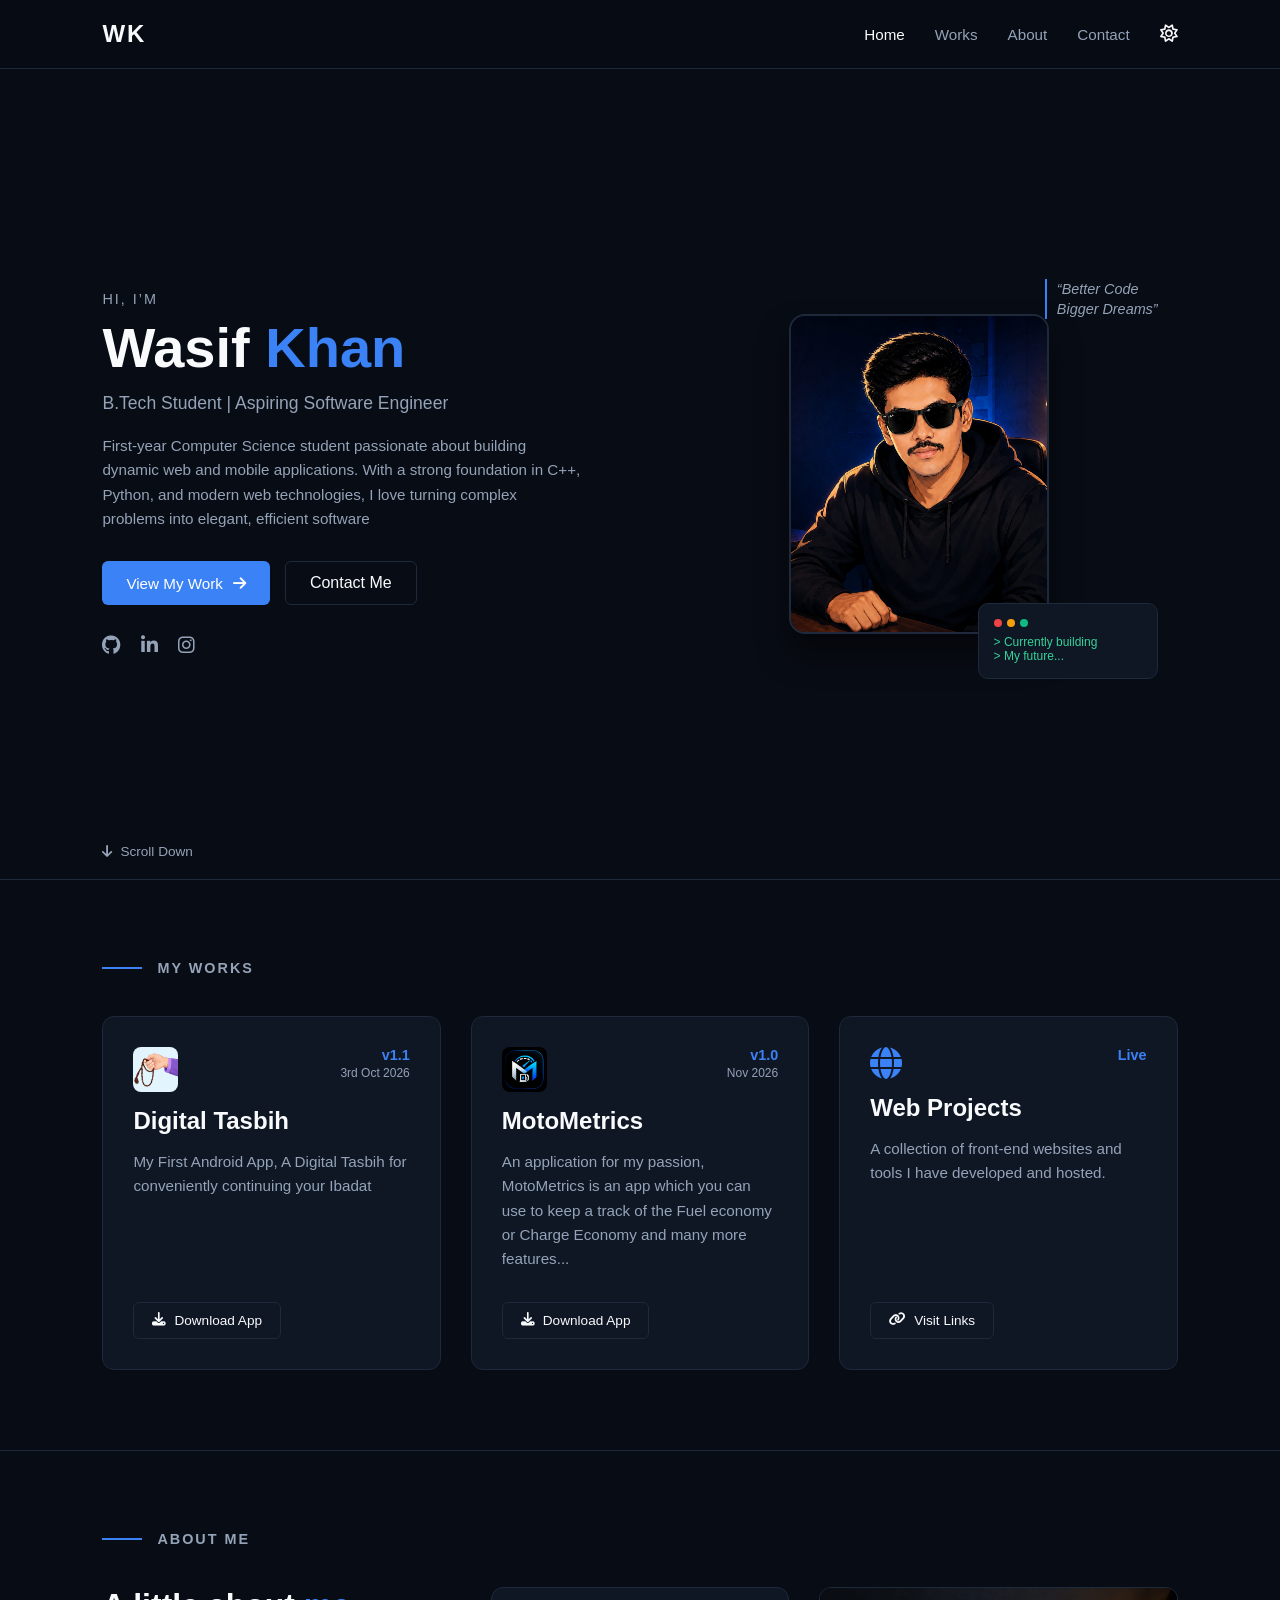
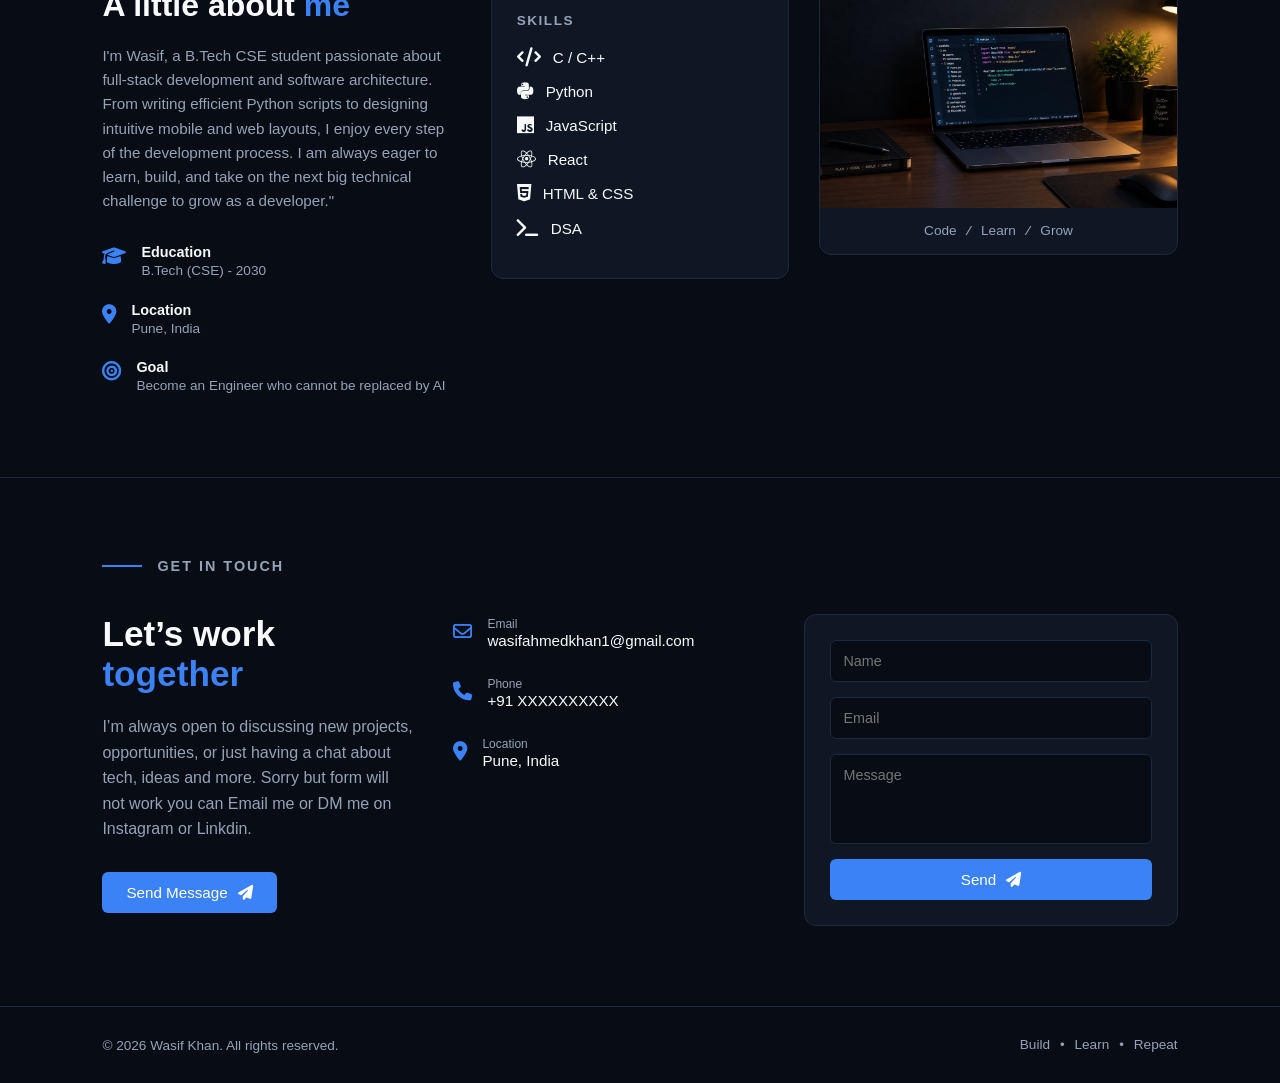
==== index.html @ 57336911 "Initial commit" ====
<!DOCTYPE html>
<html lang="en">
<head>
    <meta charset="UTF-8">
    <meta name="viewport" content="width=device-width, initial-scale=1.0">
    <title>WK Portfolio</title>
    <link rel="stylesheet" href="style.css">
    <link rel="stylesheet" href="https://cdnjs.cloudflare.com/ajax/libs/font-awesome/6.4.0/css/all.min.css">
</head>
<body>

    <header>
        <div class="logo">WK</div>
        <nav>
            <a href="#home" class="active">Home</a>
            <a href="#works">Works</a>
            <a href="#about">About</a>
            <a href="#contact">Contact</a>
            <button id="theme-toggle"><i class="fa-regular fa-sun"></i></button>
        </nav>
    </header>
    <section id="home" class="hero-section">
        <div class="hero-content">
            <p class="greeting">HI, I’M</p>
            <h1>Wasif <span class="highlight">Khan</span></h1>
            <p class="subtitle">B.Tech Student | Aspiring Software Engineer</p>
            <p class="description">
                First-year Computer Science student passionate about building dynamic web and mobile applications. With a strong foundation in C++, Python, and modern web technologies, I love turning complex problems into elegant, efficient software
            </p>
            <div class="hero-buttons">
                <a href="#works" class="btn-primary">View My Work <i class="fa-solid fa-arrow-right"></i></a>
                <a href="#contact" class="btn-secondary">Contact Me</a>
            </div>

            <div class="social-icons">
            <!-- GitHub -->
            <a href="https://github.com/YOUR-USERNAME" target="_blank"><i class="fa-brands fa-github"></i></a>
            <!-- LinkedIn -->
            <a href="https://www.linkedin.com/in/wasif-ahmed-khan-42736443b?utm_source=share_via&utm_content=profile&utm_medium=member_android" target="_blank"><i class="fa-brands fa-linkedin-in"></i></a>
            <!-- Instagram -->
            <a href="https://www.instagram.com/wasif.khan2007?obrf=cGVhc2Q5YnM0ajBz" target="_blank"><i class="fa-brands fa-instagram"></i></a>
    
        </div>
        </div>

        <div class="hero-visual">
            <div class="profile-card">
                <img src="wasif_FP.png" alt="Wasif Khan">
            </div>
            <div class="quote-box">
                <p>“Better Code<br>Bigger Dreams”</p>
            </div>
            <div class="terminal-box">
                <div class="terminal-dots">
                    <span class="dot red"></span>
                    <span class="dot yellow"></span>
                    <span class="dot green"></span>
                </div>
                <p>> Currently building</p>
                <p>> My future...</p>
            </div>
        </div>

        <div class="scroll-down">
            <a href="#works"><i class="fa-solid fa-arrow-down"></i> Scroll Down</a>
        </div>
    </section>


    <section id="works" class="works-section">
        <div class="works-header">
            <span class="line"></span>
            <h2>MY WORKS</h2>
        </div>
        <!-- work section -->

         <div class="works-grid">
            <!-- Project 1: Digital Tasbih -->
            <div class="work-card">
                
                <div class="card-header">
                    <img src="Digi_Tasbih_logo.png" alt="Digital Tasbih Logo" class="custom-work-logo">
                    <div class="app-meta">
                        <span class="version">v1.1</span>
                        <span class="date">3rd Oct 2026</span>
                    </div>
                </div>
                
                <h3>Digital Tasbih</h3>
                <p>My First Android App, A Digital Tasbih for conveniently continuing your Ibadat</p>
                <a href="Digi Tasbih.apk" download="Digital_Tasbih.apk" class="btn-secondary btn-small"><i class="fa-solid fa-download"></i> Download App</a>
            </div>

            <!-- Project 2: MotoMetrics -->
            <div class="work-card">
                
                <div class="card-header">
                    <img src="MotoMetrics_logo.png" alt="MotoMetrics Logo" class="custom-work-logo">
                    <div class="app-meta">
                        <span class="version">v1.0</span>
                        <span class="date">Nov 2026</span>
                    </div>
                </div>

                <h3>MotoMetrics</h3>
                <p>An application for my passion, MotoMetrics is an app which you can use to keep a track of the Fuel economy or Charge Economy and many more features...</p>
                <a href="MotoMetrics.apk" download="MotoMetrics.apk" class="btn-secondary btn-small"><i class="fa-solid fa-download"></i> Download App</a>
            </div>
            
            <!-- Project 3: Web Projects -->
            <div class="work-card">
                <div class="card-header">
                    <i class="fa-solid fa-globe work-icon"></i>
                    <div class="app-meta">
                        <span class="version">Live</span>
                    </div>
                </div>
                <h3>Web Projects</h3>
                <p>A collection of front-end websites and tools I have developed and hosted.</p>
                <a href="projects.html" class="btn-secondary btn-small"><i class="fa-solid fa-link"></i> Visit Links</a>
            </div>
        </div>
        </div>
    </section>

    <!-- ABOUT SECTION -->
    <section id="about" class="about-section">
        <div class="about-header">
            <span class="line"></span>
            <h2>ABOUT ME</h2>
        </div>
        
        <div class="about-grid">
            <div class="about-text">
                <h3>A little about <span class="highlight">me</span></h3>
                <p>
                    I'm Wasif, a B.Tech CSE student passionate about full-stack development and software architecture. From writing efficient Python scripts to designing intuitive mobile and web layouts, I enjoy every step of the development process. I am always eager to learn, build, and take on the next big technical challenge to grow as a developer."

                <div class="about-info-list">
                    <div class="info-item">
                        <i class="fa-solid fa-graduation-cap"></i>
                        <div>
                            <strong>Education</strong>
                            <p>B.Tech (CSE) - 2030</p>
                        </div>
                    </div>
                    <div class="info-item">
                        <i class="fa-solid fa-location-dot"></i>
                        <div>
                            <strong>Location</strong>
                            <!-- CHANGE THIS: Update to your specific city if you want -->
                            <p>Pune, India</p>
                        </div>
                    </div>
                    <div class="info-item">
                        <i class="fa-solid fa-bullseye"></i>
                        <div>
                            <strong>Goal</strong>
                            <p>Become an Engineer who cannot be replaced by AI</p>
                        </div>
                    </div>
                </div>
            </div>

            <div class="skills-container">
                <h4>SKILLS</h4>
                <div class="skill-item"><i class="fa-solid fa-code skill-icon c-badge"></i> <span>C / C++</span></div>
                <div class="skill-item"><i class="fa-brands fa-python skill-icon py-badge"></i> <span>Python</span></div>
                <div class="skill-item"><i class="fa-brands fa-js skill-icon js-badge"></i> <span>JavaScript</span></div>
                <div class="skill-item"><i class="fa-brands fa-react skill-icon react-badge"></i> <span>React</span></div>
                <div class="skill-item"><i class="fa-brands fa-html5 skill-icon html-badge"></i> <span>HTML & CSS</span></div>
                <div class="skill-item"><i class="fa-solid fa-terminal skill-icon dsa-badge"></i> <span>DSA</span></div>
            </div>

            <div class="about-image-card">
                <!-- CHANGE THIS: Replace this link with a photo of your workspace or college if you want -->
                <img src="BG_Laptop.png" alt="Workspace">
                <div class="image-footer-tags">
                    <span>Code</span> / <span>Learn</span> / <span>Grow</span>
                </div>
            </div>
        </div>
    </section>

    <!-- CONTACT SECTION -->
    <section id="contact" class="contact-section">
        <div class="contact-header">
            <span class="line"></span>
            <h2>GET IN TOUCH</h2>
        </div>

        <div class="contact-grid">
            <div class="contact-info">
                <h3>Let’s work <span class="highlight">together</span></h3>
                <p>
                    I’m always open to discussing new projects, opportunities, or just having a chat about tech, ideas and more. Sorry but form will not work you can Email me or DM me on Instagram or Linkdin.
                </p>
                <a href="#contact-form" class="btn-primary">Send Message <i class="fa-solid fa-paper-plane"></i></a>
            </div>

            <div class="contact-details">
                <div class="detail-row">
                    <i class="fa-regular fa-envelope"></i>
                    <div>
                        <small>Email</small>
                        <!-- CHANGE THIS: Put your real email here -->
                        <p>wasifahmedkhan1@gmail.com</p>
                    </div>
                </div>
                <div class="detail-row">
                    <i class="fa-solid fa-phone"></i>
                    <div>
                        <small>Phone</small>
                        <!-- CHANGE THIS: Put your real phone number here -->
                        <p>+91 XXXXXXXXXX</p>
                    </div>
                </div>
                <div class="detail-row">
                    <i class="fa-solid fa-location-dot"></i>
                    <div>
                        <small>Location</small>
                        <!-- CHANGE THIS: Put your location here -->
                        <p>Pune, India</p>
                    </div>
                </div>
            </div>

            <div class="contact-form-card" id="contact-form">
                <form id="form">
                    <input type="text" placeholder="Name" required>
                    <input type="email" placeholder="Email" required>
                    <textarea placeholder="Message" rows="4" required></textarea>
                    <button type="submit" class="btn-primary full-width">Send <i class="fa-solid fa-paper-plane"></i></button>
                </form>
            </div>
        </div>
    </section>

    <!-- FOOTER -->
    <footer>
        <p>&copy; 2026 Wasif Khan. All rights reserved.</p>
        <div class="footer-links">
            <span>Build</span> &bull; <span>Learn</span> &bull; <span>Repeat</span>
        </div>
    </footer>

    <script src="script.js"></script>
</body>
</html>
---- style.css ----
/* RESET & BASE STYLES */
* {
    margin: 0;
    padding: 0;
    box-sizing: border-box;
    font-family: 'Segoe UI', Tahoma, Geneva, Verdana, sans-serif;
    scroll-behavior: smooth;
}

:root {
    --bg-color: #080c14;
    --card-bg: #0f1624;
    --border-color: #1e293b;
    --text-main: #f8fafc;
    --text-muted: #94a3b8;
    --accent-blue: #3b82f6;
    --accent-blue-hover: #2563eb;
}

body {
    background-color: var(--bg-color);
    color: var(--text-main);
    overflow-x: hidden;
}

/* HEADER */
header {
    display: flex;
    justify-content: space-between;
    align-items: center;
    padding: 20px 8%;
    border-bottom: 1px solid var(--border-color);
    position: sticky;
    top: 0;
    background: rgba(8, 12, 20, 0.9);
    backdrop-filter: blur(10px);
    z-index: 1000;
}

.logo {
    font-size: 1.5rem;
    font-weight: bold;
    letter-spacing: 2px;
}

nav {
    display: flex;
    align-items: center;
    gap: 30px;
}

nav a {
    color: var(--text-muted);
    text-decoration: none;
    font-size: 0.95rem;
    transition: color 0.3s;
}

nav a:hover, nav a.active {
    color: var(--text-main);
}

#theme-toggle {
    background: none;
    border: none;
    color: var(--text-main);
    cursor: pointer;
    font-size: 1.1rem;
}

/* HERO SECTION */
.hero-section {
    min-height: 90vh;
    padding: 60px 8%;
    display: grid;
    grid-template-columns: 1.2fr 1.2fr;
    position: relative;
    align-items: center;
    gap: 40px;
}

.greeting {
    color: var(--text-muted);
    font-size: 0.9rem;
    letter-spacing: 2px;
    margin-bottom: 10px;
}

h1 {
    font-size: 3.5rem;
    font-weight: 800;
    line-height: 1.1;
    margin-bottom: 15px;
}

.highlight {
    color: var(--accent-blue);
}

.subtitle {
    font-size: 1.1rem;
    color: var(--text-muted);
    margin-bottom: 20px;
}

.description {
    color: var(--text-muted);
    font-size: 0.95rem;
    line-height: 1.6;
    margin-bottom: 30px;
    max-width: 480px;
}

.hero-buttons {
    display: flex;
    gap: 15px;
    margin-bottom: 30px;
}

.btn-primary {
    background-color: var(--accent-blue);
    color: white;
    padding: 12px 24px;
    border-radius: 6px;
    text-decoration: none;
    font-weight: 500;
    display: inline-flex;
    align-items: center;
    gap: 10px;
    transition: background 0.3s;
    border: none;
    cursor: pointer;
    font-size: 0.95rem;
}

.btn-primary:hover {
    background-color: var(--accent-blue-hover);
}

.btn-secondary {
    background: transparent;
    color: var(--text-main);
    padding: 12px 24px;
    border-radius: 6px;
    border: 1px solid var(--border-color);
    text-decoration: none;
    font-weight: 500;
    transition: border-color 0.3s;
}

.btn-secondary:hover {
    border-color: var(--text-muted);
}

.social-icons {
    display: flex;
    gap: 20px;
}

.social-icons a {
    color: var(--text-muted);
    font-size: 1.2rem;
    transition: color 0.3s;
}

.social-icons a:hover {
    color: var(--accent-blue);
}

/* HERO VISUAL (RIGHT SIDE) */
.hero-visual {
    position: relative;
    display: flex;
    justify-content: center;
    align-items: center;
    height: 450px;
}

.profile-card {
    width: 260px;
    height: 320px;
    border-radius: 16px;
    overflow: hidden;
    border: 2px solid var(--border-color);
    background: var(--card-bg);
    box-shadow: 0 20px 30px rgba(0,0,0,0.5);
    z-index: 2;
}

.profile-card img {
    width: 100%;
    height: 100%;
    object-fit: cover;
    object-position: top center;
}

.quote-box {
    position: absolute;
    top: 30px;
    right: 20px;
    font-size: 0.9rem;
    font-style: italic;
    color: var(--text-muted);
    line-height: 1.4;
    border-left: 2px solid var(--accent-blue);
    padding-left: 10px;
}

.terminal-box {
    position: absolute;
    bottom: 20px;
    right: 20px;
    background: var(--card-bg);
    border: 1px solid var(--border-color);
    padding: 15px;
    border-radius: 10px;
    width: 180px;
    font-family: monospace;
    font-size: 0.75rem;
    color: #34d399;
    z-index: 3;
}

.terminal-dots {
    display: flex;
    gap: 5px;
    margin-bottom: 8px;
}

.dot {
    width: 8px;
    height: 8px;
    border-radius: 50%;
}

.dot.red { background: #ef4444; }
.dot.yellow { background: #f59e0b; }
.dot.green { background: #10b981; }

.scroll-down {
    position: absolute;
    bottom: 20px;
    left: 8%;
}

.scroll-down a {
    color: var(--text-muted);
    text-decoration: none;
    font-size: 0.85rem;
    display: flex;
    align-items: center;
    gap: 8px;
}

/* WORKS SECTION */
.works-section {
    padding: 80px 8%;
    border-top: 1px solid var(--border-color);
}

.works-header {
    display: flex;
    align-items: center;
    gap: 15px;
    margin-bottom: 40px;
}

.works-header h2 {
    font-size: 0.9rem;
    letter-spacing: 2px;
    color: var(--text-muted);
}

.works-grid {
    display: grid;
    grid-template-columns: repeat(auto-fit, minmax(300px, 1fr));
    gap: 30px;
}

.work-card {
    background: var(--card-bg);
    border: 1px solid var(--border-color);
    border-radius: 12px;
    padding: 30px;
    display: flex;
    flex-direction: column;
    gap: 15px;
    transition: transform 0.3s ease, border-color 0.3s ease;
}

.work-card:hover {
    transform: translateY(-5px);
    border-color: var(--accent-blue);
}

/* Card Header Row (Logo + Version) */
.card-header {
    display: flex;
    justify-content: space-between;
    align-items: flex-start;
    width: 100%;
}

/* Remove bottom margin from logo since the gap handles it */
.card-header .custom-work-logo, 
.card-header .work-icon {
    margin-bottom: 0; 
}

/* Top-Right Version and Date */
.app-meta {
    text-align: right;
    font-family: monospace;
}

.app-meta .version {
    display: block;
    color: var(--accent-blue);
    font-weight: bold;
    font-size: 0.9rem;
    margin-bottom: 3px;
}

.app-meta .date {
    display: block;
    color: var(--text-muted);
    font-size: 0.75rem;
}

.work-icon {
    font-size: 2rem;
    color: var(--accent-blue);
}

/* CUSTOM LOGO CLASS FOR APPS */
.custom-work-logo {
    width: 45px;
    height: 45px;         
    object-fit: contain;  
    border-radius: 8px;   
}

.work-card h3 {
    font-size: 1.5rem;
    color: var(--text-main);
}

.work-card p {
    color: var(--text-muted);
    font-size: 0.95rem;
    line-height: 1.6;
    flex-grow: 1;
    margin-bottom: 15px;
}

.btn-small {
    padding: 10px 18px;
    font-size: 0.85rem;
    align-self: flex-start;
    display: inline-flex;
    align-items: center;
    gap: 8px;
}

/* ABOUT SECTION */
.about-section {
    padding: 80px 8%;
    border-top: 1px solid var(--border-color);
}

.about-header, .contact-header {
    display: flex;
    align-items: center;
    gap: 15px;
    margin-bottom: 40px;
}

.line {
    width: 40px;
    height: 2px;
    background-color: var(--accent-blue);
}

.about-header h2, .contact-header h2 {
    font-size: 0.9rem;
    letter-spacing: 2px;
    color: var(--text-muted);
}

.about-grid {
    display: grid;
    grid-template-columns: 1.2fr 1fr 1.2fr;
    gap: 30px;
    align-items: start;
}

.about-text h3 {
    font-size: 2rem;
    margin-bottom: 20px;
}

.about-text p {
    color: var(--text-muted);
    font-size: 0.95rem;
    line-height: 1.6;
    margin-bottom: 30px;
}

.about-info-list {
    display: flex;
    flex-direction: column;
    gap: 20px;
}

.info-item {
    display: flex;
    gap: 15px;
    align-items: flex-start;
}

.info-item i {
    color: var(--accent-blue);
    font-size: 1.2rem;
    margin-top: 3px;
}

.info-item strong {
    font-size: 0.9rem;
    display: block;
}

.info-item p {
    margin: 0;
    font-size: 0.85rem;
}

/* SKILLS BOX */
.skills-container {
    background: var(--card-bg);
    border: 1px solid var(--border-color);
    border-radius: 12px;
    padding: 25px;
}

.skills-container h4 {
    font-size: 0.85rem;
    letter-spacing: 1.5px;
    color: var(--text-muted);
    margin-bottom: 20px;
}

.skill-item {
    display: flex;
    align-items: center;
    gap: 12px;
    margin-bottom: 15px;
    font-size: 0.95rem;
}

.skill-icon {
    font-size: 1.2rem;
}

.about-image-card {
    background: var(--card-bg);
    border: 1px solid var(--border-color);
    border-radius: 12px;
    overflow: hidden;
    display: flex;
    flex-direction: column;
}

.about-image-card img {
    width: 100%;
    height: 220px;
    object-fit: cover;
}

.image-footer-tags {
    padding: 15px;
    font-family: monospace;
    font-size: 0.85rem;
    color: var(--text-muted);
    text-align: center;
}

/* CONTACT SECTION */
.contact-section {
    padding: 80px 8%;
    border-top: 1px solid var(--border-color);
}

.contact-grid {
    display: grid;
    grid-template-columns: 1fr 1fr 1.2fr;
    gap: 40px;
    align-items: start;
}

.contact-info h3 {
    font-size: 2.2rem;
    margin-bottom: 20px;
}

.contact-info p {
    color: var(--text-muted);
    line-height: 1.6;
    margin-bottom: 30px;
}

.contact-details {
    display: flex;
    flex-direction: column;
    gap: 25px;
}

.detail-row {
    display: flex;
    gap: 15px;
    align-items: center;
}

.detail-row i {
    font-size: 1.2rem;
    color: var(--accent-blue);
}

.detail-row small {
    color: var(--text-muted);
    font-size: 0.75rem;
}

.detail-row p {
    font-size: 0.95rem;
    margin: 0;
}

.contact-form-card {
    background: var(--card-bg);
    border: 1px solid var(--border-color);
    border-radius: 12px;
    padding: 25px;
}

.contact-form-card form {
    display: flex;
    flex-direction: column;
    gap: 15px;
}

.contact-form-card input, 
.contact-form-card textarea {
    background: var(--bg-color);
    border: 1px solid var(--border-color);
    padding: 12px;
    border-radius: 6px;
    color: var(--text-main);
    font-size: 0.9rem;
    outline: none;
    resize: none;
}

.contact-form-card input:focus, 
.contact-form-card textarea:focus {
    border-color: var(--accent-blue);
}

.full-width {
    width: 100%;
    justify-content: center;
}

/* FOOTER */
footer {
    display: flex;
    justify-content: space-between;
    align-items: center;
    padding: 30px 8%;
    border-top: 1px solid var(--border-color);
    color: var(--text-muted);
    font-size: 0.85rem;
}

.footer-links {
    font-family: monospace;
}

/* =========================================
   RESPONSIVE DESIGN (All Screen Sizes)
   ========================================= */

/* 1. EXTRA LARGE SCREENS / TVs (Min-width: 1600px) */
@media (min-width: 1600px) {
    header, .hero-section, .works-section, .about-section, .contact-section, footer {
        padding-left: 18%;
        padding-right: 18%;
    }
}

/* 2. TABLETS & SMALL LAPTOPS (Max-width: 1024px) */
@media (max-width: 1024px) {
    .hero-section {
        grid-template-columns: 1fr;
        text-align: center;
        gap: 60px;
    }
    
    .hero-content {
        display: flex;
        flex-direction: column;
        align-items: center;
    }

    .description {
        margin-left: auto;
        margin-right: auto;
    }

    .hero-buttons {
        justify-content: center;
    }

    .about-grid, .contact-grid {
        grid-template-columns: 1fr;
        gap: 50px;
    }

    .terminal-box {
        bottom: 0;
        right: 0;
    }
}

/* 3. MOBILE PHONES (Max-width: 768px) */
@media (max-width: 768px) {
    header {
        flex-direction: column;
        gap: 15px;
        padding: 15px 5%;
    }

    nav {
        flex-wrap: wrap;
        justify-content: center;
        gap: 15px;
    }

    .hero-section, .works-section, .about-section, .contact-section {
        padding: 60px 5%;
    }

    h1 {
        font-size: 2.5rem;
    }

    .hero-visual {
        height: 350px;
    }

    .profile-card {
        width: 220px;
        height: 280px;
    }

    .quote-box {
        top: -15px;
        right: 0px;
        background: var(--card-bg);
        padding: 8px 12px;
        border-radius: 8px;
        border: 1px solid var(--border-color);
        border-left: 2px solid var(--accent-blue);
    }

    .terminal-box {
        display: none; 
    }

    .scroll-down {
        display: none; 
    }

    .hero-buttons {
        flex-direction: column;
        width: 100%;
        max-width: 300px;
    }

    .btn-primary, .btn-secondary {
        width: 100%;
        justify-content: center;
    }
}
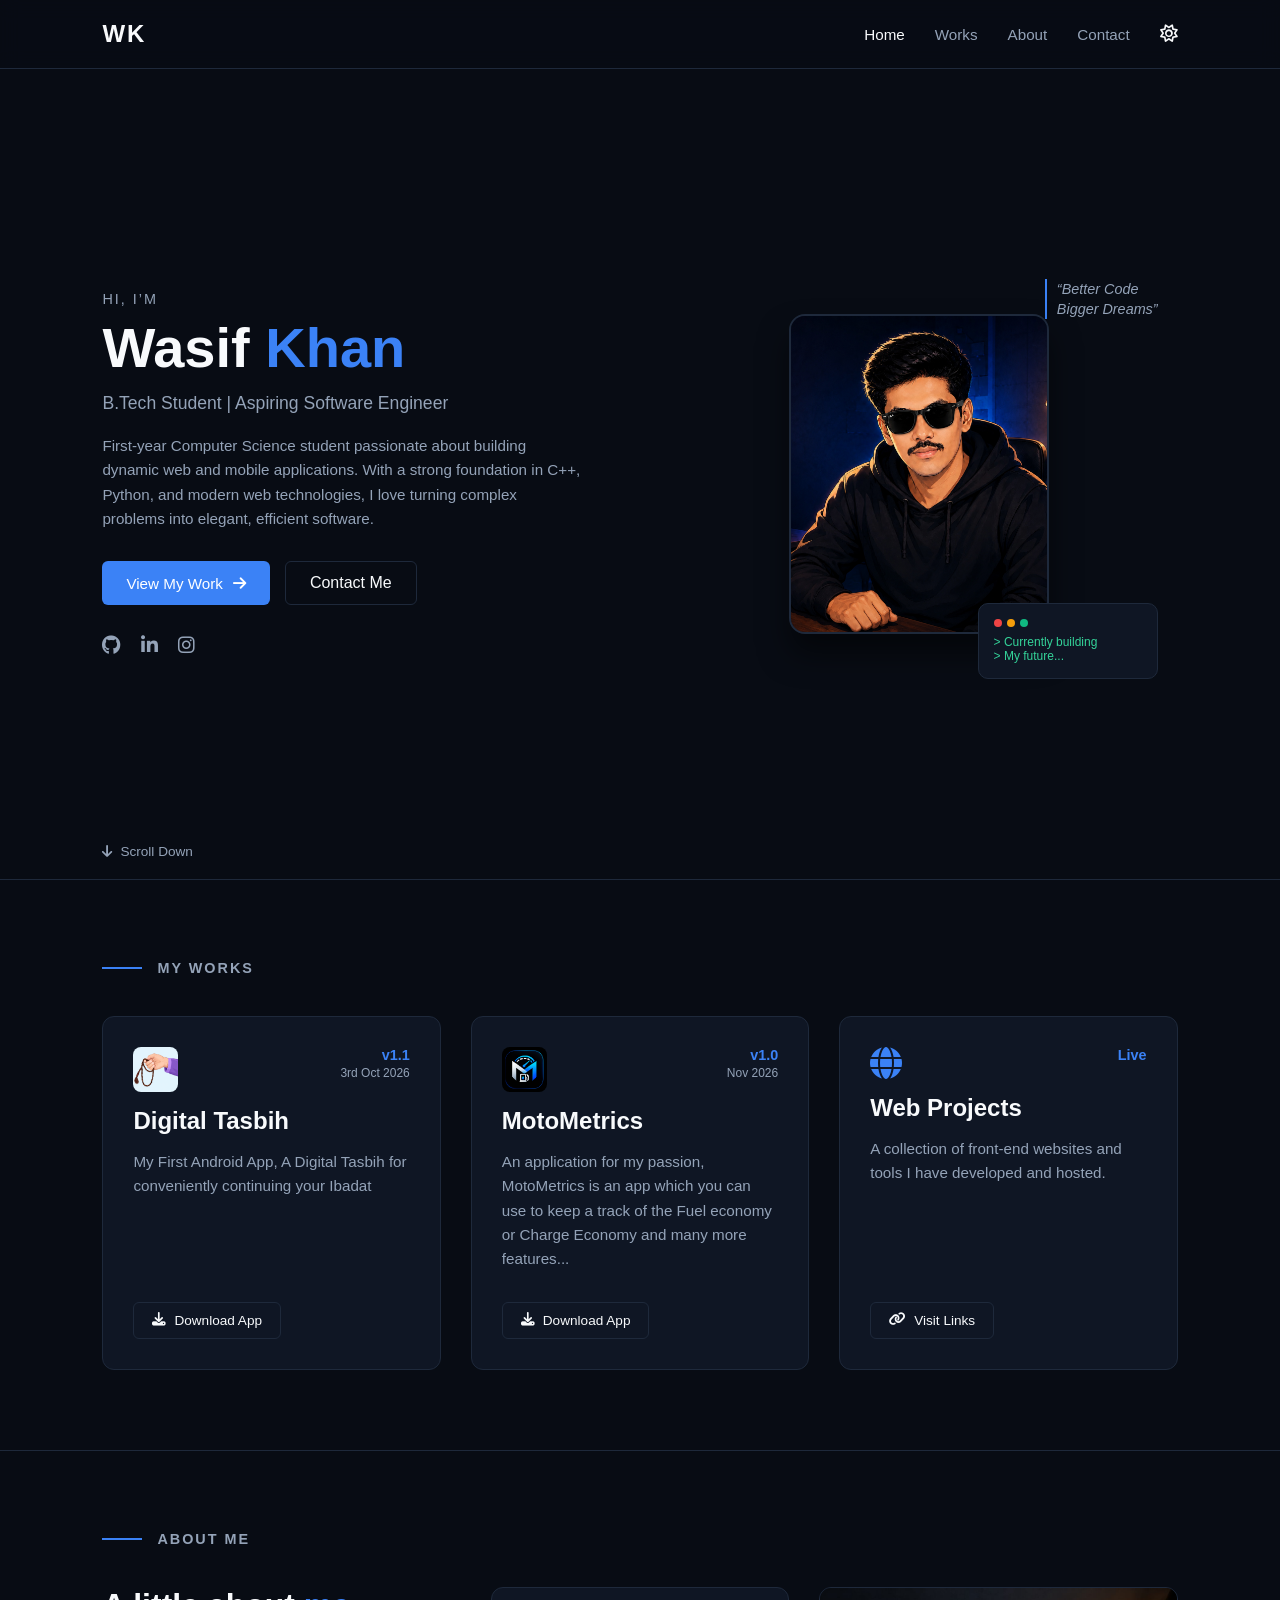
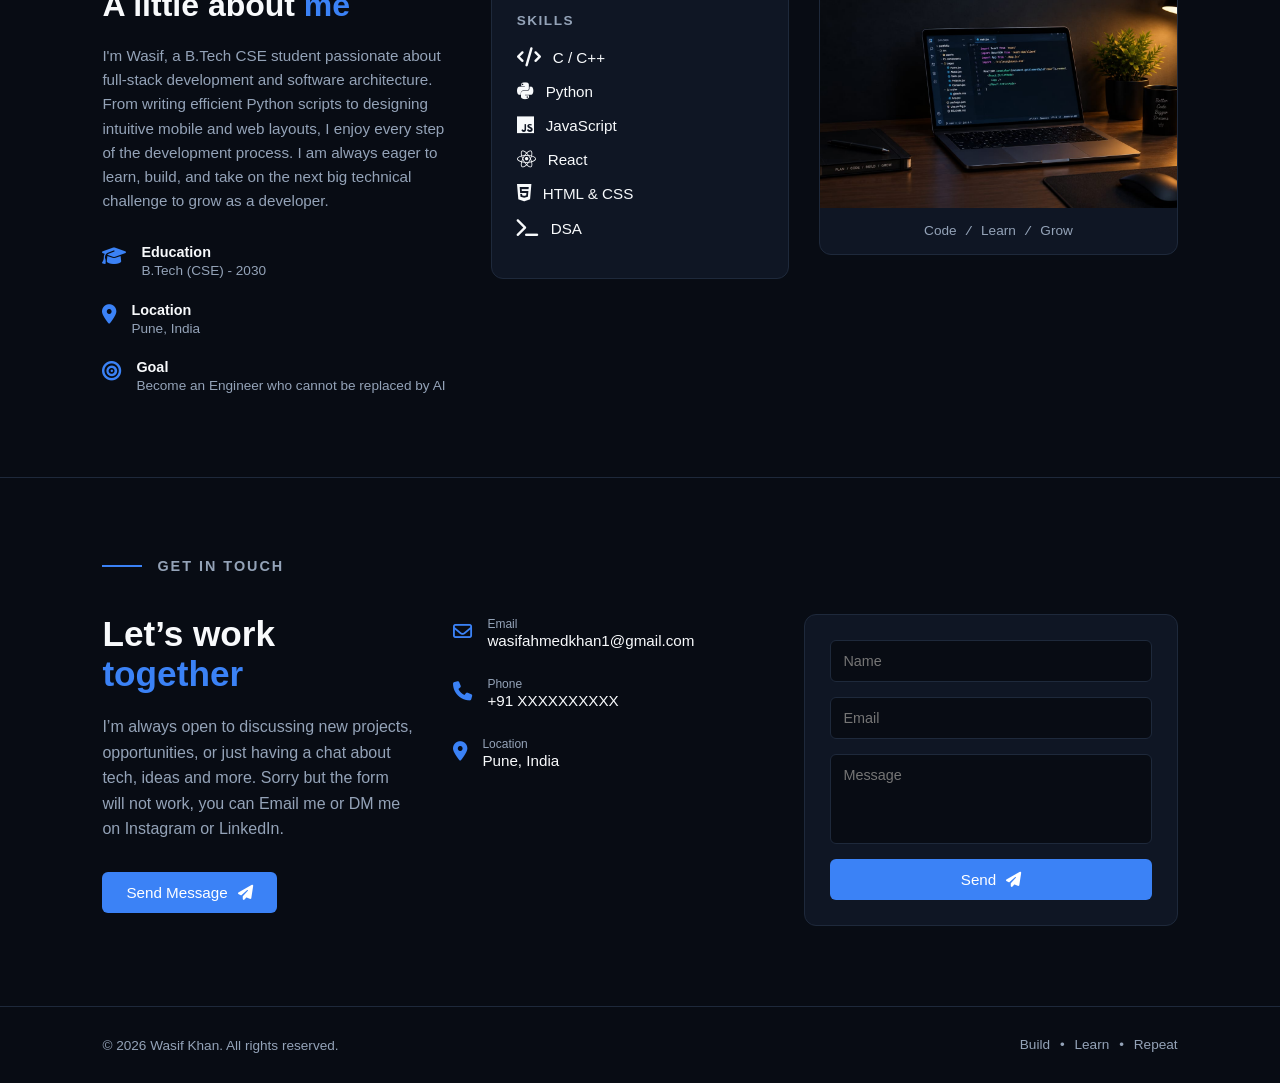
==== commit 6807b395: "Updated website content" ====
--- a/index.html
+++ b/index.html
@@ -19,13 +19,14 @@
             <button id="theme-toggle"><i class="fa-regular fa-sun"></i></button>
         </nav>
     </header>
+
     <section id="home" class="hero-section">
         <div class="hero-content">
             <p class="greeting">HI, I’M</p>
             <h1>Wasif <span class="highlight">Khan</span></h1>
             <p class="subtitle">B.Tech Student | Aspiring Software Engineer</p>
             <p class="description">
-                First-year Computer Science student passionate about building dynamic web and mobile applications. With a strong foundation in C++, Python, and modern web technologies, I love turning complex problems into elegant, efficient software
+                First-year Computer Science student passionate about building dynamic web and mobile applications. With a strong foundation in C++, Python, and modern web technologies, I love turning complex problems into elegant, efficient software.
             </p>
             <div class="hero-buttons">
                 <a href="#works" class="btn-primary">View My Work <i class="fa-solid fa-arrow-right"></i></a>
@@ -33,14 +34,13 @@
             </div>
 
             <div class="social-icons">
-            <!-- GitHub -->
-            <a href="https://github.com/YOUR-USERNAME" target="_blank"><i class="fa-brands fa-github"></i></a>
-            <!-- LinkedIn -->
-            <a href="https://www.linkedin.com/in/wasif-ahmed-khan-42736443b?utm_source=share_via&utm_content=profile&utm_medium=member_android" target="_blank"><i class="fa-brands fa-linkedin-in"></i></a>
-            <!-- Instagram -->
-            <a href="https://www.instagram.com/wasif.khan2007?obrf=cGVhc2Q5YnM0ajBz" target="_blank"><i class="fa-brands fa-instagram"></i></a>
-    
-        </div>
+                <!-- GitHub -->
+                <a href="https://github.com/YOUR-USERNAME" target="_blank"><i class="fa-brands fa-github"></i></a>
+                <!-- LinkedIn -->
+                <a href="https://www.linkedin.com/in/wasif-ahmed-khan-42736443b?utm_source=share_via&utm_content=profile&utm_medium=member_android" target="_blank"><i class="fa-brands fa-linkedin-in"></i></a>
+                <!-- Instagram -->
+                <a href="https://www.instagram.com/wasif.khan2007?obrf=cGVhc2Q5YnM0ajBz" target="_blank"><i class="fa-brands fa-instagram"></i></a>
+            </div>
         </div>
 
         <div class="hero-visual">
@@ -66,18 +66,15 @@
         </div>
     </section>
 
-
     <section id="works" class="works-section">
         <div class="works-header">
             <span class="line"></span>
             <h2>MY WORKS</h2>
         </div>
-        <!-- work section -->
-
+        
          <div class="works-grid">
             <!-- Project 1: Digital Tasbih -->
-            <div class="work-card">
-                
+            <div class="work-card reveal">
                 <div class="card-header">
                     <img src="Digi_Tasbih_logo.png" alt="Digital Tasbih Logo" class="custom-work-logo">
                     <div class="app-meta">
@@ -85,15 +82,13 @@
                         <span class="date">3rd Oct 2026</span>
                     </div>
                 </div>
-                
                 <h3>Digital Tasbih</h3>
                 <p>My First Android App, A Digital Tasbih for conveniently continuing your Ibadat</p>
                 <a href="Digi Tasbih.apk" download="Digital_Tasbih.apk" class="btn-secondary btn-small"><i class="fa-solid fa-download"></i> Download App</a>
             </div>
 
             <!-- Project 2: MotoMetrics -->
-            <div class="work-card">
-                
+            <div class="work-card reveal">
                 <div class="card-header">
                     <img src="MotoMetrics_logo.png" alt="MotoMetrics Logo" class="custom-work-logo">
                     <div class="app-meta">
@@ -101,14 +96,13 @@
                         <span class="date">Nov 2026</span>
                     </div>
                 </div>
-
                 <h3>MotoMetrics</h3>
                 <p>An application for my passion, MotoMetrics is an app which you can use to keep a track of the Fuel economy or Charge Economy and many more features...</p>
                 <a href="MotoMetrics.apk" download="MotoMetrics.apk" class="btn-secondary btn-small"><i class="fa-solid fa-download"></i> Download App</a>
             </div>
             
             <!-- Project 3: Web Projects -->
-            <div class="work-card">
+            <div class="work-card reveal">
                 <div class="card-header">
                     <i class="fa-solid fa-globe work-icon"></i>
                     <div class="app-meta">
@@ -119,7 +113,6 @@
                 <p>A collection of front-end websites and tools I have developed and hosted.</p>
                 <a href="projects.html" class="btn-secondary btn-small"><i class="fa-solid fa-link"></i> Visit Links</a>
             </div>
-        </div>
         </div>
     </section>
 
@@ -131,10 +124,11 @@
         </div>
         
         <div class="about-grid">
-            <div class="about-text">
+            <div class="about-text reveal">
                 <h3>A little about <span class="highlight">me</span></h3>
                 <p>
-                    I'm Wasif, a B.Tech CSE student passionate about full-stack development and software architecture. From writing efficient Python scripts to designing intuitive mobile and web layouts, I enjoy every step of the development process. I am always eager to learn, build, and take on the next big technical challenge to grow as a developer."
+                    I'm Wasif, a B.Tech CSE student passionate about full-stack development and software architecture. From writing efficient Python scripts to designing intuitive mobile and web layouts, I enjoy every step of the development process. I am always eager to learn, build, and take on the next big technical challenge to grow as a developer.
+                </p>
 
                 <div class="about-info-list">
                     <div class="info-item">
@@ -148,7 +142,6 @@
                         <i class="fa-solid fa-location-dot"></i>
                         <div>
                             <strong>Location</strong>
-                            <!-- CHANGE THIS: Update to your specific city if you want -->
                             <p>Pune, India</p>
                         </div>
                     </div>
@@ -162,7 +155,7 @@
                 </div>
             </div>
 
-            <div class="skills-container">
+            <div class="skills-container reveal">
                 <h4>SKILLS</h4>
                 <div class="skill-item"><i class="fa-solid fa-code skill-icon c-badge"></i> <span>C / C++</span></div>
                 <div class="skill-item"><i class="fa-brands fa-python skill-icon py-badge"></i> <span>Python</span></div>
@@ -172,8 +165,7 @@
                 <div class="skill-item"><i class="fa-solid fa-terminal skill-icon dsa-badge"></i> <span>DSA</span></div>
             </div>
 
-            <div class="about-image-card">
-                <!-- CHANGE THIS: Replace this link with a photo of your workspace or college if you want -->
+            <div class="about-image-card reveal">
                 <img src="BG_Laptop.png" alt="Workspace">
                 <div class="image-footer-tags">
                     <span>Code</span> / <span>Learn</span> / <span>Grow</span>
@@ -190,20 +182,19 @@
         </div>
 
         <div class="contact-grid">
-            <div class="contact-info">
+            <div class="contact-info reveal">
                 <h3>Let’s work <span class="highlight">together</span></h3>
                 <p>
-                    I’m always open to discussing new projects, opportunities, or just having a chat about tech, ideas and more. Sorry but form will not work you can Email me or DM me on Instagram or Linkdin.
+                    I’m always open to discussing new projects, opportunities, or just having a chat about tech, ideas and more. Sorry but the form will not work, you can Email me or DM me on Instagram or LinkedIn.
                 </p>
                 <a href="#contact-form" class="btn-primary">Send Message <i class="fa-solid fa-paper-plane"></i></a>
             </div>
 
-            <div class="contact-details">
+            <div class="contact-details reveal">
                 <div class="detail-row">
                     <i class="fa-regular fa-envelope"></i>
                     <div>
                         <small>Email</small>
-                        <!-- CHANGE THIS: Put your real email here -->
                         <p>wasifahmedkhan1@gmail.com</p>
                     </div>
                 </div>
@@ -211,7 +202,6 @@
                     <i class="fa-solid fa-phone"></i>
                     <div>
                         <small>Phone</small>
-                        <!-- CHANGE THIS: Put your real phone number here -->
                         <p>+91 XXXXXXXXXX</p>
                     </div>
                 </div>
@@ -219,13 +209,12 @@
                     <i class="fa-solid fa-location-dot"></i>
                     <div>
                         <small>Location</small>
-                        <!-- CHANGE THIS: Put your location here -->
                         <p>Pune, India</p>
                     </div>
                 </div>
             </div>
 
-            <div class="contact-form-card" id="contact-form">
+            <div class="contact-form-card reveal" id="contact-form">
                 <form id="form">
                     <input type="text" placeholder="Name" required>
                     <input type="email" placeholder="Email" required>
--- a/style.css
+++ b/style.css
@@ -185,6 +185,7 @@
     background: var(--card-bg);
     box-shadow: 0 20px 30px rgba(0,0,0,0.5);
     z-index: 2;
+    animation: float 4s ease-in-out infinite; 
 }
 
 .profile-card img {
@@ -286,6 +287,7 @@
     flex-direction: column;
     gap: 15px;
     transition: transform 0.3s ease, border-color 0.3s ease;
+    position: relative; 
 }
 
 .work-card:hover {
@@ -301,7 +303,6 @@
     width: 100%;
 }
 
-/* Remove bottom margin from logo since the gap handles it */
 .card-header .custom-work-logo, 
 .card-header .work-icon {
     margin-bottom: 0; 
@@ -589,7 +590,6 @@
    RESPONSIVE DESIGN (All Screen Sizes)
    ========================================= */
 
-/* 1. EXTRA LARGE SCREENS / TVs (Min-width: 1600px) */
 @media (min-width: 1600px) {
     header, .hero-section, .works-section, .about-section, .contact-section, footer {
         padding-left: 18%;
@@ -597,7 +597,6 @@
     }
 }
 
-/* 2. TABLETS & SMALL LAPTOPS (Max-width: 1024px) */
 @media (max-width: 1024px) {
     .hero-section {
         grid-template-columns: 1fr;
@@ -631,7 +630,6 @@
     }
 }
 
-/* 3. MOBILE PHONES (Max-width: 768px) */
 @media (max-width: 768px) {
     header {
         flex-direction: column;
@@ -690,4 +688,28 @@
         width: 100%;
         justify-content: center;
     }
+}
+
+/* =========================================
+   ANIMATIONS
+   ========================================= */
+
+/* 1. Floating Animation for Profile Card */
+@keyframes float {
+    0% { transform: translateY(0px); }
+    50% { transform: translateY(-15px); }
+    100% { transform: translateY(0px); }
+}
+
+/* 2. Scroll Reveal Base State (Hidden & Pushed Down) */
+.reveal {
+    opacity: 0;
+    transform: translateY(40px);
+    transition: opacity 0.8s ease-out, transform 0.8s ease-out;
+}
+
+/* 3. Scroll Reveal Active State (Visible & Normal Position) */
+.reveal.active {
+    opacity: 1;
+    transform: translateY(0);
 }
